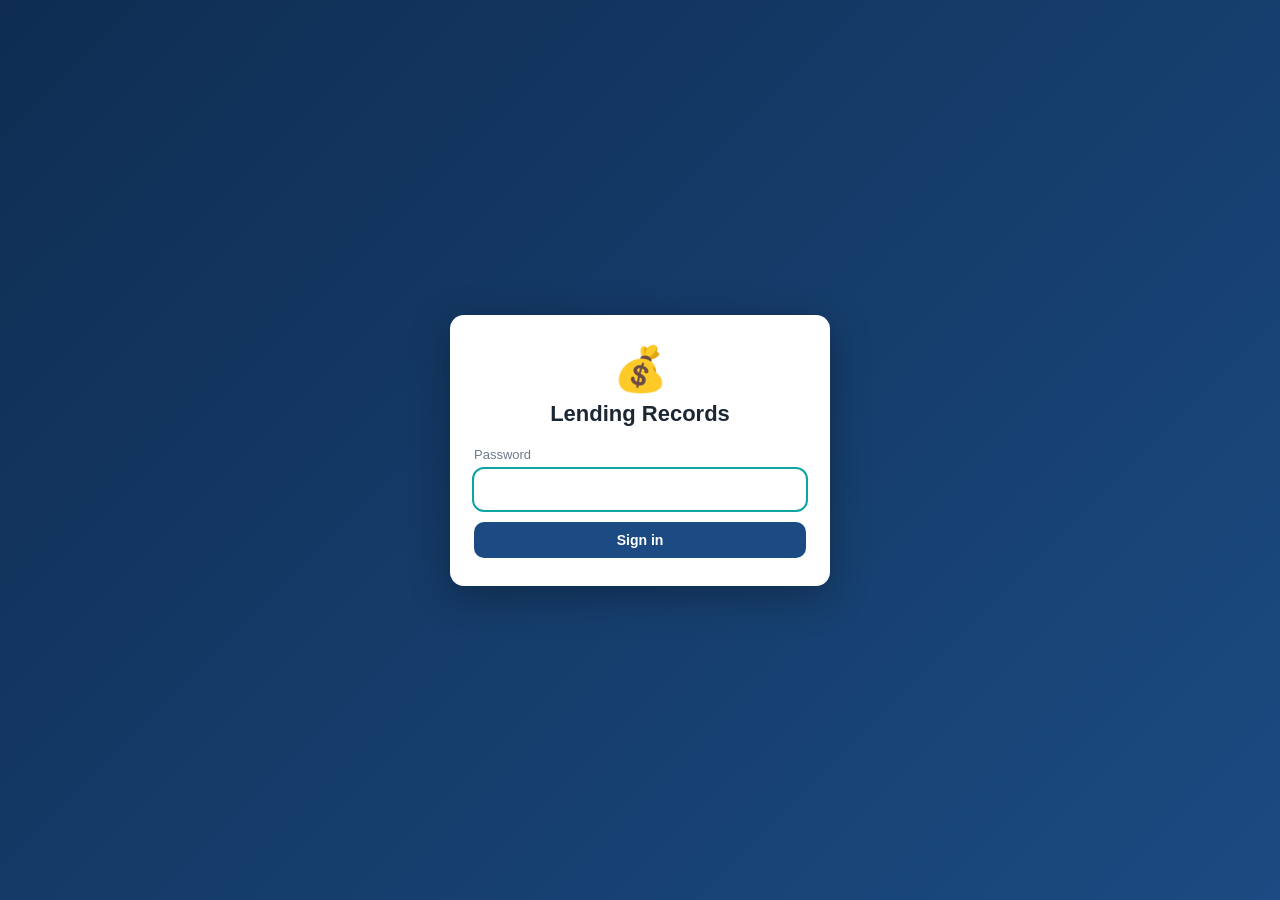
==== src/main/resources/static/login.html @ 86bb34ed "Add single-password login" ====
<!DOCTYPE html>
<html lang="en">
<head>
  <meta charset="UTF-8">
  <meta name="viewport" content="width=device-width, initial-scale=1">
  <meta name="theme-color" content="#0f2d52">
  <title>Sign in - Lending Records</title>
  <link rel="stylesheet" href="css/style.css">
</head>
<body class="login-body">
  <main class="login-box">
    <div class="login-logo">&#128176;</div>
    <h1>Lending Records</h1>
    <p id="msg" class="error" hidden>Wrong password. Please try again.</p>
    <form method="post" action="/login">
      <input type="hidden" name="username" value="owner">
      <label for="password">Password</label>
      <input id="password" name="password" type="password" autocomplete="current-password" required autofocus>
      <button type="submit" class="btn" style="width:100%">Sign in</button>
    </form>
  </main>
  <script src="js/login.js"></script>
</body>
</html>
---- src/main/resources/static/css/style.css ----
:root {
  --navy: #0f2d52; --navy2: #1b4b82; --teal: #0ea5a4;
  --bg: #f3f6fa; --card: #ffffff; --text: #1b2733; --muted: #6b7a8c;
  --green: #1f9d62; --red: #d64545; --amber: #d98a00; --line: #e3e9f0;
  --radius: 14px; --shadow: 0 2px 10px rgba(15, 45, 82, 0.08);
}
* { box-sizing: border-box; }
body { margin: 0; font-family: "Segoe UI", Roboto, Arial, sans-serif; background: var(--bg);
       color: var(--text); padding-bottom: 76px; }
a { color: inherit; text-decoration: none; }

#app-header { position: sticky; top: 0; z-index: 10; display: flex; align-items: center;
  justify-content: space-between; padding: 14px 20px;
  background: linear-gradient(135deg, var(--navy), var(--navy2)); color: #fff; }
.brand { font-weight: 700; font-size: 18px; letter-spacing: 0.3px; }
.top-nav { display: none; }
.top-nav a { margin-left: 18px; padding: 6px 2px; color: #cfe0f5; border-bottom: 2px solid transparent; }
.top-nav a.active { color: #fff; border-color: #fff; }

#app-bottom { position: fixed; bottom: 0; left: 0; right: 0; z-index: 10; display: flex;
  background: var(--card); border-top: 1px solid var(--line); box-shadow: 0 -2px 10px rgba(0,0,0,0.06); }
#app-bottom a { flex: 1; text-align: center; padding: 10px 0 12px; font-size: 12px; color: var(--muted); }
#app-bottom a span { display: block; font-size: 20px; }
#app-bottom a.active { color: var(--navy2); font-weight: 600; }

main { max-width: 960px; margin: 0 auto; padding: 18px 16px; }
.page-head { display: flex; align-items: center; justify-content: space-between; gap: 12px; }
.page-title { font-size: 24px; margin: 6px 0 16px; }

.cards { display: grid; grid-template-columns: 1fr; gap: 12px; margin-bottom: 22px; }
.card { border-radius: var(--radius); padding: 18px; color: #fff; box-shadow: var(--shadow); }
.card h2 { margin: 0 0 6px; font-size: 13px; font-weight: 500; opacity: 0.9; }
.card p { margin: 0; font-size: 26px; font-weight: 700; }
.card.given { background: linear-gradient(135deg, #1f9d62, #2bbf7e); }
.card.taken { background: linear-gradient(135deg, #d64545, #ee6a6a); }
.card.kept  { background: linear-gradient(135deg, #1b4b82, #2f7bd0); }

.panel { background: var(--card); border-radius: var(--radius); box-shadow: var(--shadow);
  padding: 16px; margin-bottom: 18px; }
.panel h2 { margin: 0 0 10px; font-size: 17px; display: flex; align-items: center; gap: 8px; }
.badge { background: var(--navy2); color: #fff; border-radius: 999px; font-size: 12px; padding: 2px 9px; }
.badge.warn { background: var(--red); }

.list { display: flex; flex-direction: column; }
.item { display: flex; align-items: center; gap: 12px; padding: 12px 4px; border-bottom: 1px solid var(--line);
  cursor: pointer; }
.item:last-child { border-bottom: none; }
.item:hover { background: #f8fafc; }
.avatar { width: 42px; height: 42px; border-radius: 50%; display: flex; align-items: center;
  justify-content: center; font-weight: 700; color: #fff; flex: none;
  background: linear-gradient(135deg, var(--teal), var(--navy2)); }
.info { flex: 1; min-width: 0; }
.name { font-weight: 600; }
.sub { font-size: 13px; color: var(--muted); margin-top: 2px; }
.side { text-align: right; }
.amount { font-weight: 700; }
.call { display: inline-block; margin-top: 4px; font-size: 12px; color: var(--teal); font-weight: 600; }
.chips { display: flex; flex-wrap: wrap; gap: 6px; margin-top: 6px; }
.chip { font-size: 12px; border-radius: 999px; padding: 3px 10px; background: #eef3f9; }
.chip.green { background: #e3f6ec; color: var(--green); }
.chip.red { background: #fde8e8; color: var(--red); }
.chip.blue { background: #e4eefb; color: var(--navy2); }
.empty { color: var(--muted); text-align: center; padding: 14px 0; margin: 0; }
.error { color: var(--red); }

.btn { border: none; border-radius: 10px; padding: 10px 16px; font-size: 14px; font-weight: 600;
  cursor: pointer; background: var(--navy2); color: #fff; }
.btn.light { background: #eef3f9; color: var(--navy2); }
.btn:hover { filter: brightness(1.08); }
input, textarea { width: 100%; padding: 11px 12px; margin: 6px 0 12px; border: 1px solid var(--line);
  border-radius: 10px; font-size: 15px; font-family: inherit; }
input:focus, textarea:focus { outline: 2px solid var(--teal); border-color: transparent; }
label { font-size: 13px; color: var(--muted); }
.search { margin-bottom: 14px; }

dialog { border: none; border-radius: var(--radius); padding: 20px; width: min(420px, 92vw);
  box-shadow: 0 10px 40px rgba(0,0,0,0.3); }
dialog::backdrop { background: rgba(10, 25, 45, 0.55); }
dialog h2 { margin-top: 0; }
.actions { display: flex; justify-content: flex-end; gap: 10px; }

#toast { position: fixed; left: 50%; bottom: 90px; transform: translateX(-50%); background: #223;
  color: #fff; padding: 10px 18px; border-radius: 999px; opacity: 0; pointer-events: none;
  transition: opacity 0.25s; z-index: 50; font-size: 14px; }
#toast.show { opacity: 1; }
#toast.bad { background: var(--red); }

@media (min-width: 720px) {
  body { padding-bottom: 20px; }
  #app-bottom { display: none; }
  .top-nav { display: block; }
  .cards { grid-template-columns: repeat(3, 1fr); }
  #toast { bottom: 30px; }
}


.hero { display: flex; align-items: center; gap: 14px; }
.hero .avatar { width: 56px; height: 56px; font-size: 20px; }
.hero h1 { margin: 0; font-size: 22px; }
.acc-head { display: flex; justify-content: space-between; gap: 12px; align-items: flex-start; }
.amount.big { font-size: 22px; }
.meta { font-size: 13px; color: var(--muted); margin: 10px 0; line-height: 1.6; }
.btn.small { padding: 7px 12px; font-size: 13px; }
.btn.danger { background: #fde8e8; color: var(--red); }
.btn.green { background: #e3f6ec; color: var(--green); }
.row-btns { display: flex; flex-wrap: wrap; gap: 8px; margin: 10px 0; }
.diary { border-top: 1px dashed var(--line); margin-top: 8px; padding-top: 6px; }
.diary-row { display: flex; align-items: center; gap: 10px; padding: 8px 0; border-bottom: 1px solid var(--line); font-size: 14px; }
.diary-row:last-child { border-bottom: none; }
.diary-row .d { color: var(--muted); width: 92px; flex: none; font-size: 13px; }
.diary-row .n { flex: 1; min-width: 0; }
.diary-row .v { font-weight: 600; }
.x { border: none; background: none; color: var(--muted); font-size: 18px; cursor: pointer; }
.x:hover { color: var(--red); }
.grid2 { display: grid; grid-template-columns: 1fr 1fr; gap: 10px; }
select { width: 100%; padding: 11px 12px; margin: 6px 0 12px; border: 1px solid var(--line);
  border-radius: 10px; font-size: 15px; font-family: inherit; background: #fff; }
.check { display: flex; align-items: center; gap: 8px; margin: 4px 0 12px; font-size: 15px; color: var(--text); }
.check input { width: auto; margin: 0; }
.preview { background: #f1f6fc; border-radius: 10px; padding: 10px 12px; margin: 0 0 12px; font-size: 14px; }
.preview div { display: flex; justify-content: space-between; padding: 2px 0; }
.preview .tot { font-weight: 700; border-top: 1px solid var(--line); margin-top: 4px; padding-top: 6px; }
dialog { max-height: 92vh; overflow-y: auto; }
[hidden] { display: none !important; }



.login-body { min-height: 100vh; display: flex; align-items: center; justify-content: center;
  padding: 20px; background: linear-gradient(135deg, var(--navy), var(--navy2)); }
.login-box { background: var(--card); border-radius: var(--radius); box-shadow: 0 10px 40px rgba(0,0,0,0.3);
  padding: 28px 24px; width: min(380px, 100%); text-align: center; }
.login-box form { text-align: left; }
.login-logo { font-size: 44px; }
.login-box h1 { margin: 6px 0 18px; font-size: 22px; }
.logout { color: #cfe0f5; margin-left: 18px; font-size: 14px; }
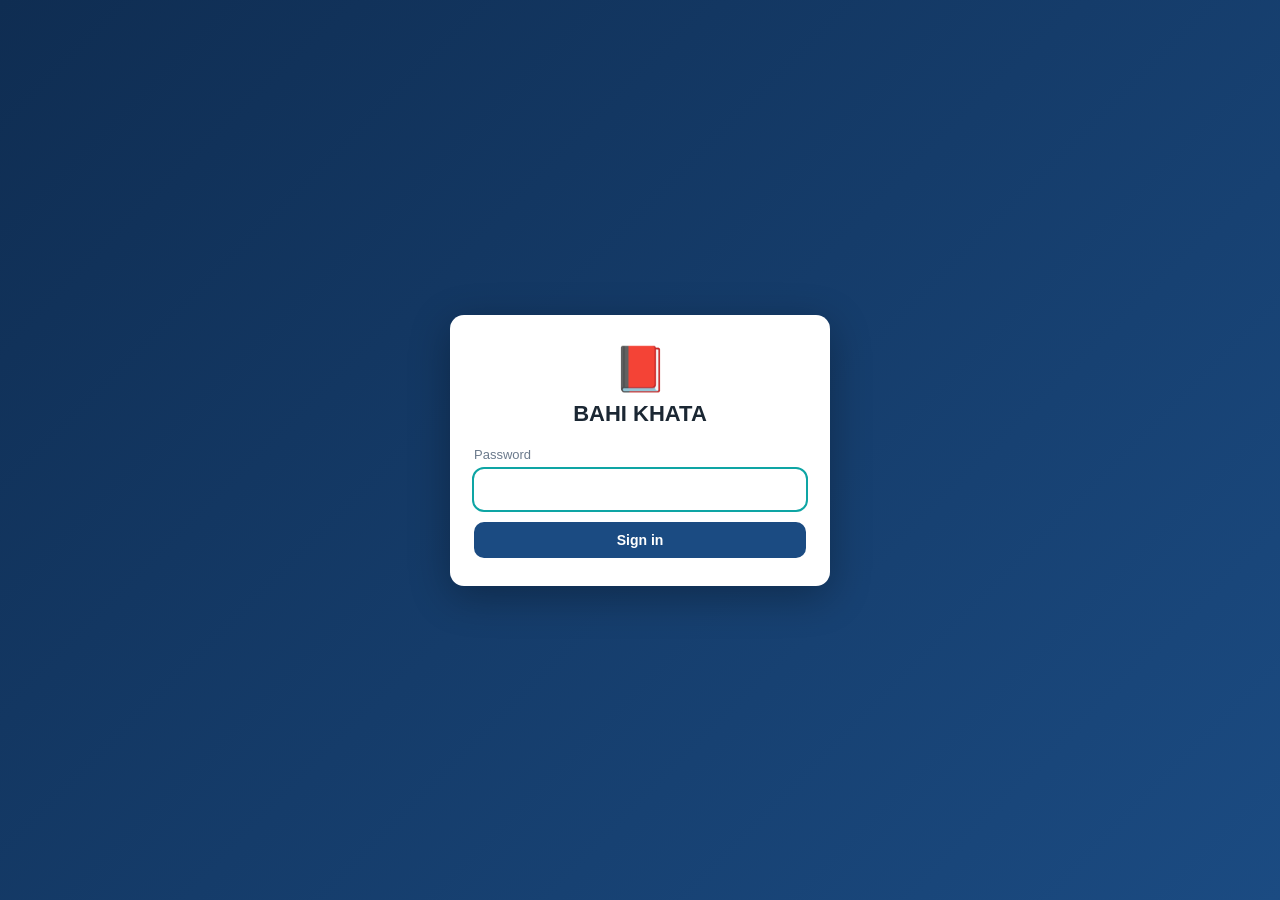
==== commit 7381337e: "Add installable app files (PWA)" ====
--- a/src/main/resources/static/login.html
+++ b/src/main/resources/static/login.html
@@ -1,6 +1,11 @@
 <!DOCTYPE html>
 <html lang="en">
 <head>
+  <link rel="manifest" href="/manifest.webmanifest">
+  <link rel="apple-touch-icon" href="/icons/apple-touch-icon.png">
+  <meta name="mobile-web-app-capable" content="yes">
+  <meta name="apple-mobile-web-app-capable" content="yes">
+  <meta name="apple-mobile-web-app-title" content="Lending">
   <meta charset="UTF-8">
   <meta name="viewport" content="width=device-width, initial-scale=1">
   <meta name="theme-color" content="#0f2d52">
@@ -9,8 +14,8 @@
 </head>
 <body class="login-body">
   <main class="login-box">
-    <div class="login-logo">&#128176;</div>
-    <h1>Lending Records</h1>
+    <div class="login-logo">&#128213;</div>
+    <h1>BAHI KHATA</h1>
     <p id="msg" class="error" hidden>Wrong password. Please try again.</p>
     <form method="post" action="/login">
       <input type="hidden" name="username" value="owner">
